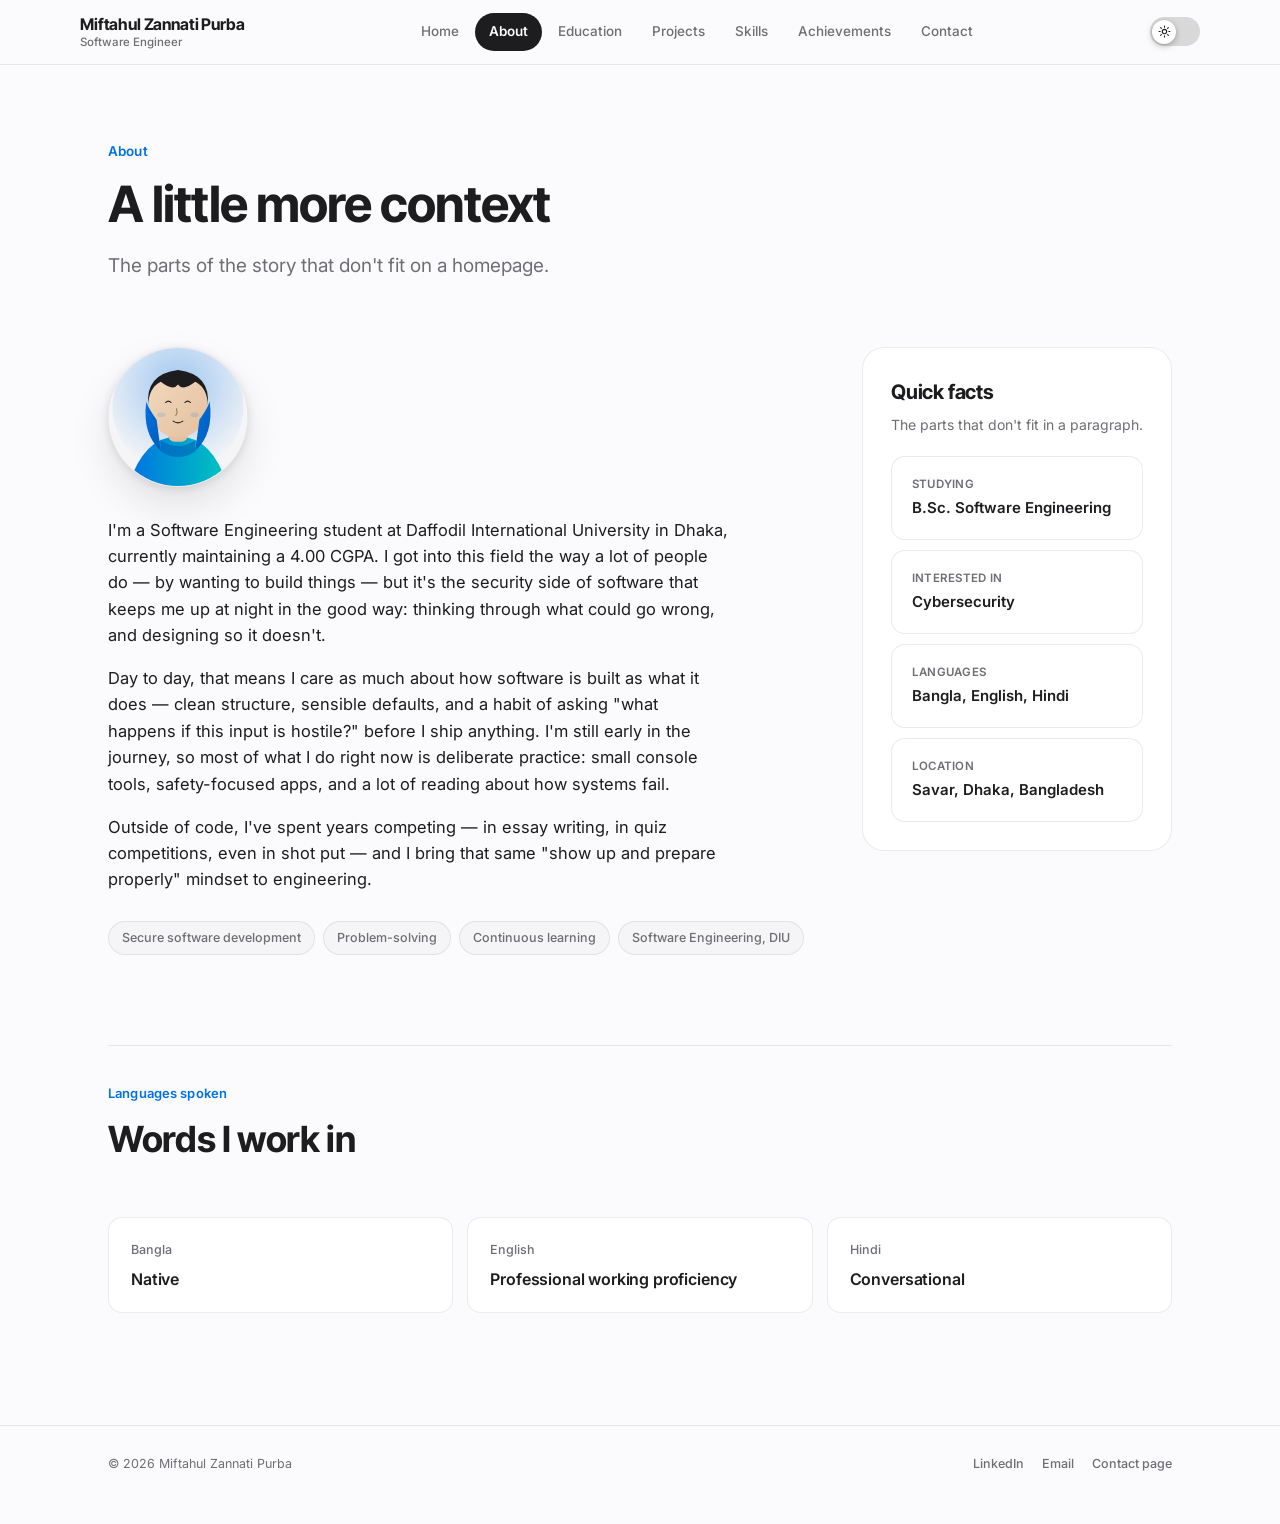
==== about.html @ 35445636 "Add files via upload" ====
<!doctype html>
<html lang="en">
<head>
<meta charset="UTF-8" />
<meta name="viewport" content="width=device-width, initial-scale=1.0" />
<title>About — Miftahul Zannati Purba</title>
<link rel="icon" href="assets/images/favicon.svg" type="image/svg+xml" />
<link rel="stylesheet" href="assets/css/style.css" />
</head>
<body>

<header class="topbar">
  <div class="wrap topbar-inner">
    <div class="brand">
      <strong>Miftahul Zannati Purba</strong>
      <span>Software Engineer</span>
    </div>
    <nav aria-label="Primary">
      <ul class="tabs">
        <li><a href="index.html">Home</a></li>
        <li><a href="about.html">About</a></li>
        <li><a href="education.html">Education</a></li>
        <li><a href="projects.html">Projects</a></li>
        <li><a href="skills.html">Skills</a></li>
        <li><a href="achievements.html">Achievements</a></li>
        <li><a href="contact.html">Contact</a></li>
      </ul>
    </nav>
    <button class="toggle" data-theme-toggle role="switch" aria-checked="false">
      <span class="knob">
        <svg viewBox="0 0 24 24" fill="none" stroke-width="2" stroke-linecap="round" stroke-linejoin="round">
          <circle cx="12" cy="12" r="4"></circle>
          <path d="M12 2v2M12 20v2M4.9 4.9l1.4 1.4M17.7 17.7l1.4 1.4M2 12h2M20 12h2M4.9 19.1l1.4-1.4M17.7 6.3l1.4-1.4"></path>
        </svg>
      </span>
    </button>
  </div>
</header>

<main class="wrap">

  <section class="hero" style="padding-bottom:10px;">
    <span class="eyebrow reveal">About</span>
    <h1 class="display reveal reveal-1" style="font-size:clamp(32px,5vw,50px);">A little more context</h1>
    <p class="tagline reveal reveal-2">The parts of the story that don't fit on a homepage.</p>
  </section>

  <section>
    <div class="hero-grid" style="align-items:flex-start;">
      <div class="reveal reveal-1">
        <div class="photo-frame" style="margin:0 0 30px; width:140px; height:140px;">
          <div class="ring"></div>
          <div class="inner">
            <img src="assets/images/profile.svg" alt="Illustrated portrait placeholder of Miftahul Zannati Purba" />
          </div>
        </div>
        <p style="font-size:16.5px; max-width:62ch;">I'm a Software Engineering student at Daffodil International University in Dhaka, currently maintaining a 4.00 CGPA. I got into this field the way a lot of people do — by wanting to build things — but it's the security side of software that keeps me up at night in the good way: thinking through what could go wrong, and designing so it doesn't.</p>
        <p style="font-size:16.5px; max-width:62ch;">Day to day, that means I care as much about how software is built as what it does — clean structure, sensible defaults, and a habit of asking "what happens if this input is hostile?" before I ship anything. I'm still early in the journey, so most of what I do right now is deliberate practice: small console tools, safety-focused apps, and a lot of reading about how systems fail.</p>
        <p style="font-size:16.5px; max-width:62ch;">Outside of code, I've spent years competing — in essay writing, in quiz competitions, even in shot put — and I bring that same "show up and prepare properly" mindset to engineering.</p>

        <div class="chips" style="margin-top:28px;">
          <span class="chip">Secure software development</span>
          <span class="chip">Problem-solving</span>
          <span class="chip">Continuous learning</span>
          <span class="chip">Software Engineering, DIU</span>
        </div>
      </div>

      <div class="envelope reveal reveal-2" style="min-width:270px;">
        <h3>Quick facts</h3>
        <p>The parts that don't fit in a paragraph.</p>
        <ul class="contact-list" style="gap:10px;">
          <li>
            <div>
              <span class="k">Studying</span>
              <span class="v">B.Sc. Software Engineering</span>
            </div>
          </li>
          <li>
            <div>
              <span class="k">Interested in</span>
              <span class="v">Cybersecurity</span>
            </div>
          </li>
          <li>
            <div>
              <span class="k">Languages</span>
              <span class="v">Bangla, English, Hindi</span>
            </div>
          </li>
          <li>
            <div>
              <span class="k">Location</span>
              <span class="v">Savar, Dhaka, Bangladesh</span>
            </div>
          </li>
        </ul>
      </div>
    </div>
  </section>

  <hr class="rule" />

  <section>
    <div class="section-head reveal">
      <span class="tab-label">Languages spoken</span>
      <h2>Words I work in</h2>
    </div>
    <div class="card-row">
      <div class="index-card reveal reveal-1">
        <span class="label">Bangla</span>
        <p class="value small">Native</p>
      </div>
      <div class="index-card reveal reveal-2">
        <span class="label">English</span>
        <p class="value small">Professional working proficiency</p>
      </div>
      <div class="index-card reveal reveal-3">
        <span class="label">Hindi</span>
        <p class="value small">Conversational</p>
      </div>
    </div>
  </section>

</main>

<footer>
  <div class="wrap" style="display:flex; justify-content:space-between; width:100%; flex-wrap:wrap; gap:12px;">
    <span>© 2026 Miftahul Zannati Purba</span>
    <span class="links">
      <a href="https://www.linkedin.com/in/miftahul-purba-482bb6333" target="_blank" rel="noopener">LinkedIn</a>
      <a href="mailto:zannatimiftahul@gmail.com">Email</a>
      <a href="contact.html">Contact page</a>
    </span>
  </div>
</footer>

<script src="assets/js/main.js"></script>
</body>
</html>
---- assets/css/style.css ----
/* =========================================================
   MIFTAHUL ZANNATI PURBA — PORTFOLIO
   Clean, precise, product-page inspired visual system.
   ========================================================= */

@import url('https://fonts.googleapis.com/css2?family=Inter:wght@400;500;600;700;800&family=Inter+Tight:wght@500;600;700;800&display=swap');

:root{
  /* ---- light ---- */
  --bg:            #FBFBFD;
  --bg-alt:        #F5F5F7;
  --surface:       #FFFFFF;
  --ink:           #1D1D1F;
  --ink-soft:      #6E6E73;
  --line:          rgba(0,0,0,.08);
  --line-strong:   rgba(0,0,0,.14);
  --accent:        #0071E3;
  --accent-2:      #00C7BE;
  --accent-soft:   #E8F1FD;
  --accent-ink:    #FFFFFF;
  --good:          #1FA35C;
  --good-soft:     #E3F6EA;
  --shadow:        rgba(0,0,0,.10);
  --shadow-strong: rgba(0,0,0,.16);

  --font-display: 'Inter Tight', -apple-system, BlinkMacSystemFont, 'SF Pro Display', 'Segoe UI', Helvetica, Arial, sans-serif;
  --font-body: 'Inter', -apple-system, BlinkMacSystemFont, 'SF Pro Text', 'Segoe UI', Helvetica, Arial, sans-serif;
  --font-mono: ui-monospace, 'SF Mono', 'Menlo', 'Consolas', monospace;

  --radius-lg: 22px;
  --radius-md: 14px;
  --radius-sm: 10px;

  color-scheme: light;
}

html.dark{
  /* ---- dark ---- */
  --bg:            #000000;
  --bg-alt:        #1D1D1F;
  --surface:       #1C1C1E;
  --ink:           #F5F5F7;
  --ink-soft:      #98989D;
  --line:          rgba(255,255,255,.11);
  --line-strong:   rgba(255,255,255,.18);
  --accent:        #2997FF;
  --accent-2:      #33E0D5;
  --accent-soft:   rgba(41,151,255,.14);
  --accent-ink:    #FFFFFF;
  --good:          #33D072;
  --good-soft:     rgba(51,208,114,.14);
  --shadow:        rgba(0,0,0,.35);
  --shadow-strong: rgba(0,0,0,.55);
  color-scheme: dark;
}

*,*::before,*::after{ box-sizing:border-box; }
html{ scroll-behavior:smooth; }

body{
  margin:0;
  background:var(--bg);
  color:var(--ink);
  font-family:var(--font-body);
  font-size:16px;
  line-height:1.6;
  transition:background-color .4s ease, color .4s ease;
  -webkit-font-smoothing:antialiased;
  -moz-osx-font-smoothing:grayscale;
  opacity:0;
}
body.ready{
  opacity:1;
  transition:opacity .5s ease, background-color .4s ease, color .4s ease;
}

a{ color:inherit; text-decoration:none; }
img{ max-width:100%; display:block; }
::selection{ background:var(--accent); color:#fff; }

.wrap{
  max-width:1120px;
  margin:0 auto;
  padding:0 28px;
}

/* ---------------------------------------------------------
   Reveal-on-scroll
   --------------------------------------------------------- */
.reveal{
  opacity:0;
  transform:translateY(16px);
  transition:opacity .7s cubic-bezier(.16,1,.3,1), transform .7s cubic-bezier(.16,1,.3,1);
}
.reveal.in{ opacity:1; transform:translateY(0); }
.reveal-1{ transition-delay:.05s; }
.reveal-2{ transition-delay:.13s; }
.reveal-3{ transition-delay:.21s; }
.reveal-4{ transition-delay:.29s; }

/* ---------------------------------------------------------
   Top bar — frosted glass nav
   --------------------------------------------------------- */
.topbar{
  position:sticky; top:0; z-index:50;
  background:color-mix(in srgb, var(--bg) 72%, transparent);
  border-bottom:1px solid var(--line);
  backdrop-filter:saturate(180%) blur(20px);
  -webkit-backdrop-filter:saturate(180%) blur(20px);
}
.topbar-inner{
  display:flex; align-items:center; justify-content:space-between;
  gap:20px; padding:13px 0;
}
.brand{
  display:flex; flex-direction:column; gap:1px;
  line-height:1.25;
}
.brand strong{
  font-family:var(--font-display);
  font-size:16px;
  font-weight:700;
  letter-spacing:-.01em;
  color:var(--ink);
}
.brand span{
  font-size:11.5px;
  color:var(--ink-soft);
  font-weight:500;
}

.tabs{
  display:flex; align-items:center; gap:2px;
  list-style:none; margin:0; padding:0;
  flex-wrap:wrap;
}
.tabs a{
  display:inline-block;
  font-size:13.5px;
  font-weight:500;
  padding:8px 14px;
  border-radius:999px;
  color:var(--ink-soft);
  transition:background .2s ease, color .2s ease;
}
.tabs a:hover{ color:var(--ink); background:var(--bg-alt); }
.tabs a.active{
  background:var(--ink);
  color:var(--bg);
  font-weight:600;
}
html.dark .tabs a.active{ background:var(--ink); color:#000; }

/* theme toggle — iOS-style switch */
.toggle{
  --w:50px; --h:29px;
  width:var(--w); height:var(--h);
  border-radius:999px;
  border:none;
  background:var(--line-strong);
  position:relative;
  cursor:pointer;
  flex:0 0 auto;
  transition:background .25s ease;
}
.toggle[aria-checked="true"]{ background:var(--good); }
.toggle .knob{
  position:absolute; top:2.5px; left:2.5px;
  width:24px; height:24px; border-radius:50%;
  background:#fff;
  display:flex; align-items:center; justify-content:center;
  transition:transform .32s cubic-bezier(.65,0,.35,1);
  font-size:12px;
  box-shadow:0 2px 6px rgba(0,0,0,.28), 0 0 0 .5px rgba(0,0,0,.06);
}
html.dark .toggle .knob{ transform:translateX(21px); }
.toggle .knob svg{ width:13px; height:13px; stroke:var(--ink); }

/* ---------------------------------------------------------
   Status pill (signature micro-element)
   --------------------------------------------------------- */
.status-pill{
  display:inline-flex; align-items:center; gap:8px;
  font-size:13px;
  font-weight:500;
  color:var(--ink-soft);
  background:var(--surface);
  border:1px solid var(--line);
  border-radius:999px;
  padding:7px 16px 7px 12px;
  box-shadow:0 1px 2px var(--shadow);
}
.status-pill .dot{
  width:8px; height:8px; border-radius:50%;
  background:var(--good);
  box-shadow:0 0 0 4px var(--good-soft);
  flex:0 0 auto;
}

/* ---------------------------------------------------------
   Profile photo
   --------------------------------------------------------- */
.photo-frame{
  position:relative;
  width:200px; height:200px;
  flex:0 0 auto;
  margin:0 auto;
}
.photo-frame .ring{
  position:absolute; inset:-14px;
  border-radius:50%;
  background:radial-gradient(closest-side, color-mix(in srgb, var(--accent) 22%, transparent), transparent 72%);
}
.photo-frame .inner{
  position:absolute; inset:0;
  border-radius:50%;
  overflow:hidden;
  background:var(--surface);
  border:1px solid var(--line);
  box-shadow:0 20px 40px var(--shadow), 0 2px 8px var(--shadow);
  transition:transform .4s cubic-bezier(.16,1,.3,1);
}
.photo-frame:hover .inner{ transform:translateY(-4px); }
.photo-frame img{ width:100%; height:100%; object-fit:cover; }
.photo-frame .tape{ display:none; }

/* ---------------------------------------------------------
   Hero
   --------------------------------------------------------- */
.hero{ padding:76px 0 44px; }
.eyebrow{
  font-size:13.5px;
  font-weight:600;
  letter-spacing:.01em;
  color:var(--accent);
  display:block;
  margin-bottom:16px;
}
.hero-grid{
  display:grid;
  grid-template-columns:1fr auto;
  gap:48px;
  align-items:center;
}
h1.display{
  font-family:var(--font-display);
  font-weight:700;
  font-size:clamp(38px, 5.6vw, 60px);
  line-height:1.06;
  margin:0 0 20px;
  letter-spacing:-.02em;
}
h1.display em{
  font-style:normal;
  font-weight:800;
  color:var(--accent);
  background:linear-gradient(100deg, var(--accent), var(--accent-2));
  -webkit-background-clip:text;
  background-clip:text;
  color:transparent;
}
.tagline{
  font-family:var(--font-body);
  font-weight:400;
  font-size:19px;
  line-height:1.55;
  color:var(--ink-soft);
  max-width:52ch;
  margin:0 0 30px;
}
.hero-actions{ display:flex; gap:12px; flex-wrap:wrap; margin-top:8px; align-items:center; }

.btn{
  font-family:var(--font-body);
  font-size:14.5px;
  font-weight:600;
  padding:13px 24px;
  border-radius:999px;
  border:1px solid var(--line-strong);
  display:inline-flex; align-items:center; gap:8px;
  transition:transform .18s cubic-bezier(.16,1,.3,1), background .2s ease, color .2s ease, box-shadow .2s ease, border-color .2s ease;
}
.btn-primary{
  background:var(--ink);
  color:var(--bg);
  border-color:var(--ink);
}
html.dark .btn-primary{ color:#000; }
.btn-primary:hover{ transform:translateY(-2px); box-shadow:0 12px 24px var(--shadow-strong); }
.btn-ghost{ background:var(--surface); color:var(--ink); }
.btn-ghost:hover{ transform:translateY(-2px); border-color:var(--accent); color:var(--accent); }
.btn-small{ padding:9px 16px; font-size:13px; }

/* ---------------------------------------------------------
   Stat strip
   --------------------------------------------------------- */
.card-row{
  display:grid;
  grid-template-columns:repeat(auto-fit,minmax(190px,1fr));
  gap:14px;
  margin:48px 0;
}
.index-card{
  background:var(--surface);
  border:1px solid var(--line);
  border-radius:var(--radius-md);
  padding:22px 22px;
  position:relative;
  transition:transform .25s cubic-bezier(.16,1,.3,1), box-shadow .25s ease, border-color .25s ease;
}
.index-card:hover{
  transform:translateY(-4px);
  box-shadow:0 16px 32px var(--shadow);
  border-color:var(--line-strong);
}
.index-card::before{ display:none; }
.index-card .label{
  font-size:12.5px;
  font-weight:500;
  color:var(--ink-soft);
  display:block;
  margin:0 0 8px;
}
.index-card .value{
  font-family:var(--font-display);
  font-size:26px;
  font-weight:700;
  letter-spacing:-.01em;
  margin:0;
}
.index-card .value.small{ font-size:16px; font-weight:600; font-family:var(--font-body); line-height:1.4; }

/* ---------------------------------------------------------
   Section scaffolding
   --------------------------------------------------------- */
section{ padding:26px 0 64px; }
.section-head{ margin-bottom:36px; max-width:640px; }
.section-head h2{
  font-family:var(--font-display);
  font-size:clamp(26px,3.2vw,36px);
  font-weight:700;
  letter-spacing:-.01em;
  margin:6px 0 10px;
}
.section-head p{ color:var(--ink-soft); max-width:60ch; margin:0; font-size:16px; }
.tab-label{
  font-size:13px;
  font-weight:600;
  letter-spacing:.01em;
  color:var(--accent);
}

hr.rule{
  border:none; border-top:1px solid var(--line);
  margin:8px 0 8px;
}

/* ---------------------------------------------------------
   Project / file cards
   --------------------------------------------------------- */
.file-grid{
  display:grid;
  grid-template-columns:repeat(auto-fit,minmax(300px,1fr));
  gap:20px;
}
.file-card{
  background:var(--surface);
  border:1px solid var(--line);
  border-radius:var(--radius-lg);
  padding:30px 28px 26px;
  position:relative;
  overflow:hidden;
  display:flex;
  flex-direction:column;
  transition:transform .3s cubic-bezier(.16,1,.3,1), box-shadow .3s ease, border-color .3s ease;
}
.file-card:hover{
  transform:translateY(-6px);
  box-shadow:0 24px 48px var(--shadow);
  border-color:var(--line-strong);
}
.file-card::before{ display:none; }
.file-card .tag{
  font-size:12px;
  font-weight:600;
  color:var(--accent);
  background:var(--accent-soft);
  border-radius:999px;
  padding:5px 12px;
  display:inline-block;
  margin-bottom:16px;
  align-self:flex-start;
}
.file-card h3{
  font-family:var(--font-display);
  font-size:22px;
  font-weight:700;
  letter-spacing:-.01em;
  margin:0 0 10px;
}
.file-card p{ color:var(--ink-soft); margin:0 0 18px; font-size:14.5px; line-height:1.6; }
.file-card .card-footer{
  margin-top:auto;
  display:flex; align-items:center; justify-content:space-between; gap:12px;
  flex-wrap:wrap;
  padding-top:6px;
}
.file-card .status{
  font-size:12px;
  font-weight:600;
  color:var(--good);
  background:var(--good-soft);
  border-radius:999px;
  padding:5px 12px;
  display:inline-flex;
}
.repo-link{
  display:inline-flex; align-items:center; gap:6px;
  font-size:13.5px; font-weight:600;
  color:var(--ink);
  padding:9px 16px;
  border-radius:999px;
  border:1px solid var(--line-strong);
  background:var(--surface);
  transition:transform .18s ease, background .2s ease, border-color .2s ease, color .2s ease;
}
.repo-link:hover{ transform:translateY(-2px); background:var(--ink); color:var(--bg); border-color:var(--ink); }
html.dark .repo-link:hover{ color:#000; }
.repo-link svg{ width:14px; height:14px; }

.chips{ display:flex; flex-wrap:wrap; gap:8px; margin:0 0 18px; }
.chip{
  font-size:12.5px;
  font-weight:500;
  padding:6px 13px;
  border:1px solid var(--line);
  background:var(--bg-alt);
  border-radius:999px;
  color:var(--ink-soft);
  transition:background .2s ease, color .2s ease, border-color .2s ease;
}
.chip:hover{ background:var(--accent-soft); color:var(--accent); border-color:transparent; }

/* ---------------------------------------------------------
   Timeline (education)
   --------------------------------------------------------- */
.timeline{ position:relative; padding-left:30px; }
.timeline::before{
  content:'';
  position:absolute; left:5px; top:6px; bottom:6px;
  width:2px; background:var(--line);
}
.tl-item{ position:relative; padding-bottom:44px; }
.tl-item:last-child{ padding-bottom:0; }
.tl-item::before{
  content:'';
  position:absolute; left:-30px; top:4px;
  width:12px; height:12px; border-radius:50%;
  background:var(--accent);
  border:3px solid var(--bg);
  box-shadow:0 0 0 1px var(--line-strong);
  transition:transform .2s ease;
}
.tl-item:hover::before{ transform:scale(1.3); }
.tl-year{
  font-size:12.5px;
  font-weight:600;
  color:var(--accent);
  display:block;
  margin-bottom:6px;
}
.tl-item h3{ font-family:var(--font-display); font-size:21px; font-weight:700; letter-spacing:-.01em; margin:0 0 4px; }
.tl-item .place{ color:var(--ink-soft); font-size:14.5px; margin:0 0 12px; }
.tl-item .meta{ display:flex; gap:10px; flex-wrap:wrap; }

/* ---------------------------------------------------------
   Skills
   --------------------------------------------------------- */
.skill-group{ margin-bottom:8px; }
.skill-group h3{
  font-size:12.5px; font-weight:600; letter-spacing:.02em; text-transform:uppercase;
  color:var(--ink-soft); margin:0 0 18px;
}
.skill-list{ display:flex; flex-direction:column; gap:16px; }
.skill-item .top{ display:flex; justify-content:space-between; font-size:14.5px; font-weight:500; margin-bottom:8px; }
.skill-item .top span:last-child{ font-size:12.5px; color:var(--ink-soft); font-weight:500; }
.meter{ height:6px; border-radius:999px; background:var(--bg-alt); overflow:hidden; }
.meter i{
  display:block; height:100%;
  background:linear-gradient(90deg, var(--accent), var(--accent-2));
  border-radius:999px; transform-origin:left;
  transition:width 1.1s cubic-bezier(.16,1,.3,1);
}

.soft-grid{
  display:grid; grid-template-columns:repeat(auto-fit,minmax(150px,1fr)); gap:12px;
}
.soft-card{
  border:1px solid var(--line); border-radius:var(--radius-sm); padding:18px;
  background:var(--surface); text-align:center; font-size:14px; font-weight:500;
  transition:transform .2s cubic-bezier(.16,1,.3,1), border-color .2s ease, color .2s ease, box-shadow .2s ease;
}
.soft-card:hover{ transform:translateY(-3px); border-color:var(--line-strong); box-shadow:0 12px 24px var(--shadow); color:var(--accent); }

/* ---------------------------------------------------------
   Achievements
   --------------------------------------------------------- */
.medal{
  width:42px; height:42px; border-radius:50%;
  background:var(--accent-soft); color:var(--accent);
  display:flex; align-items:center; justify-content:center;
  font-size:13px; font-weight:700;
  flex:0 0 auto;
  transition:transform .2s ease;
}
.ach-item{ display:flex; gap:18px; align-items:flex-start; padding:20px 4px; border-bottom:1px solid var(--line); transition:padding-left .2s ease, background .2s ease; border-radius:var(--radius-sm); }
.ach-item:hover{ padding-left:10px; background:var(--bg-alt); }
.ach-item:hover .medal{ transform:scale(1.08); }
.ach-item:last-child{ border-bottom:none; }
.ach-item h3{ font-family:var(--font-display); font-size:17px; font-weight:700; letter-spacing:-.01em; margin:0 0 4px; }
.ach-item p{ margin:0; color:var(--ink-soft); font-size:14px; }

/* ---------------------------------------------------------
   Contact
   --------------------------------------------------------- */
.contact-grid{
  display:grid; grid-template-columns:1fr 1fr; gap:20px;
}
.contact-list{ list-style:none; padding:0; margin:0; display:flex; flex-direction:column; gap:12px; }
.contact-list li{
  display:flex; align-items:center; gap:14px;
  padding:18px 20px;
  background:var(--surface); border:1px solid var(--line); border-radius:var(--radius-md);
  transition:transform .2s cubic-bezier(.16,1,.3,1), border-color .2s ease, box-shadow .2s ease;
}
.contact-list li:hover{ transform:translateX(4px); border-color:var(--line-strong); box-shadow:0 10px 24px var(--shadow); }
.contact-list .k{
  font-size:11.5px; font-weight:600; letter-spacing:.02em;
  text-transform:uppercase; color:var(--ink-soft); display:block; margin-bottom:2px;
}
.contact-list .v{ font-size:15px; font-weight:600; }
.contact-list a.v:hover{ color:var(--accent); }

.envelope{
  border:1px solid var(--line);
  border-radius:var(--radius-lg);
  background:var(--surface);
  padding:28px;
}
.envelope h3{ font-family:var(--font-display); font-size:20px; font-weight:700; letter-spacing:-.01em; margin:0 0 6px; }
.envelope p{ color:var(--ink-soft); font-size:14px; margin:0 0 20px; }
.form-row{ margin-bottom:14px; display:flex; flex-direction:column; gap:7px; }
.form-row label{ font-size:12.5px; font-weight:600; color:var(--ink-soft); }
.form-row input, .form-row textarea{
  font-family:var(--font-body); font-size:14.5px;
  background:var(--bg-alt); color:var(--ink);
  border:1px solid transparent; border-radius:var(--radius-sm); padding:12px 14px;
  resize:vertical;
  transition:border-color .2s ease, background .2s ease;
}
.form-row input::placeholder, .form-row textarea::placeholder{ color:var(--ink-soft); opacity:.7; }
.form-row input:focus, .form-row textarea:focus{ outline:none; border-color:var(--accent); background:var(--surface); box-shadow:0 0 0 4px var(--accent-soft); }

/* ---------------------------------------------------------
   Footer
   --------------------------------------------------------- */
footer{
  border-top:1px solid var(--line);
  padding:28px 0 50px;
  font-size:12.5px;
  color:var(--ink-soft);
  display:flex; justify-content:space-between; align-items:center; gap:12px; flex-wrap:wrap;
}
footer .links{ display:flex; gap:18px; }
footer a{ font-weight:500; }
footer a:hover{ color:var(--accent); }

/* ---------------------------------------------------------
   Responsive
   --------------------------------------------------------- */
@media (max-width:760px){
  .hero-grid{ grid-template-columns:1fr; text-align:center; }
  .hero-actions{ justify-content:center; }
  .photo-frame{ margin:0 auto 8px; width:168px; height:168px; }
  .tagline{ margin-left:auto; margin-right:auto; }
  .contact-grid{ grid-template-columns:1fr; }
  .topbar-inner{ flex-wrap:wrap; }
  .tabs{ order:3; width:100%; justify-content:center; padding-top:6px; }
  section{ padding:20px 0 48px; }
  .file-card{ padding:24px 22px 22px; }
}

/* Respect reduced motion */
@media (prefers-reduced-motion: reduce){
  *{ animation-duration:0.001ms !important; transition-duration:0.001ms !important; }
}

/* Focus visibility */
a:focus-visible, button:focus-visible, .toggle:focus-visible{
  outline:2px solid var(--accent);
  outline-offset:2px;
  border-radius:6px;
}
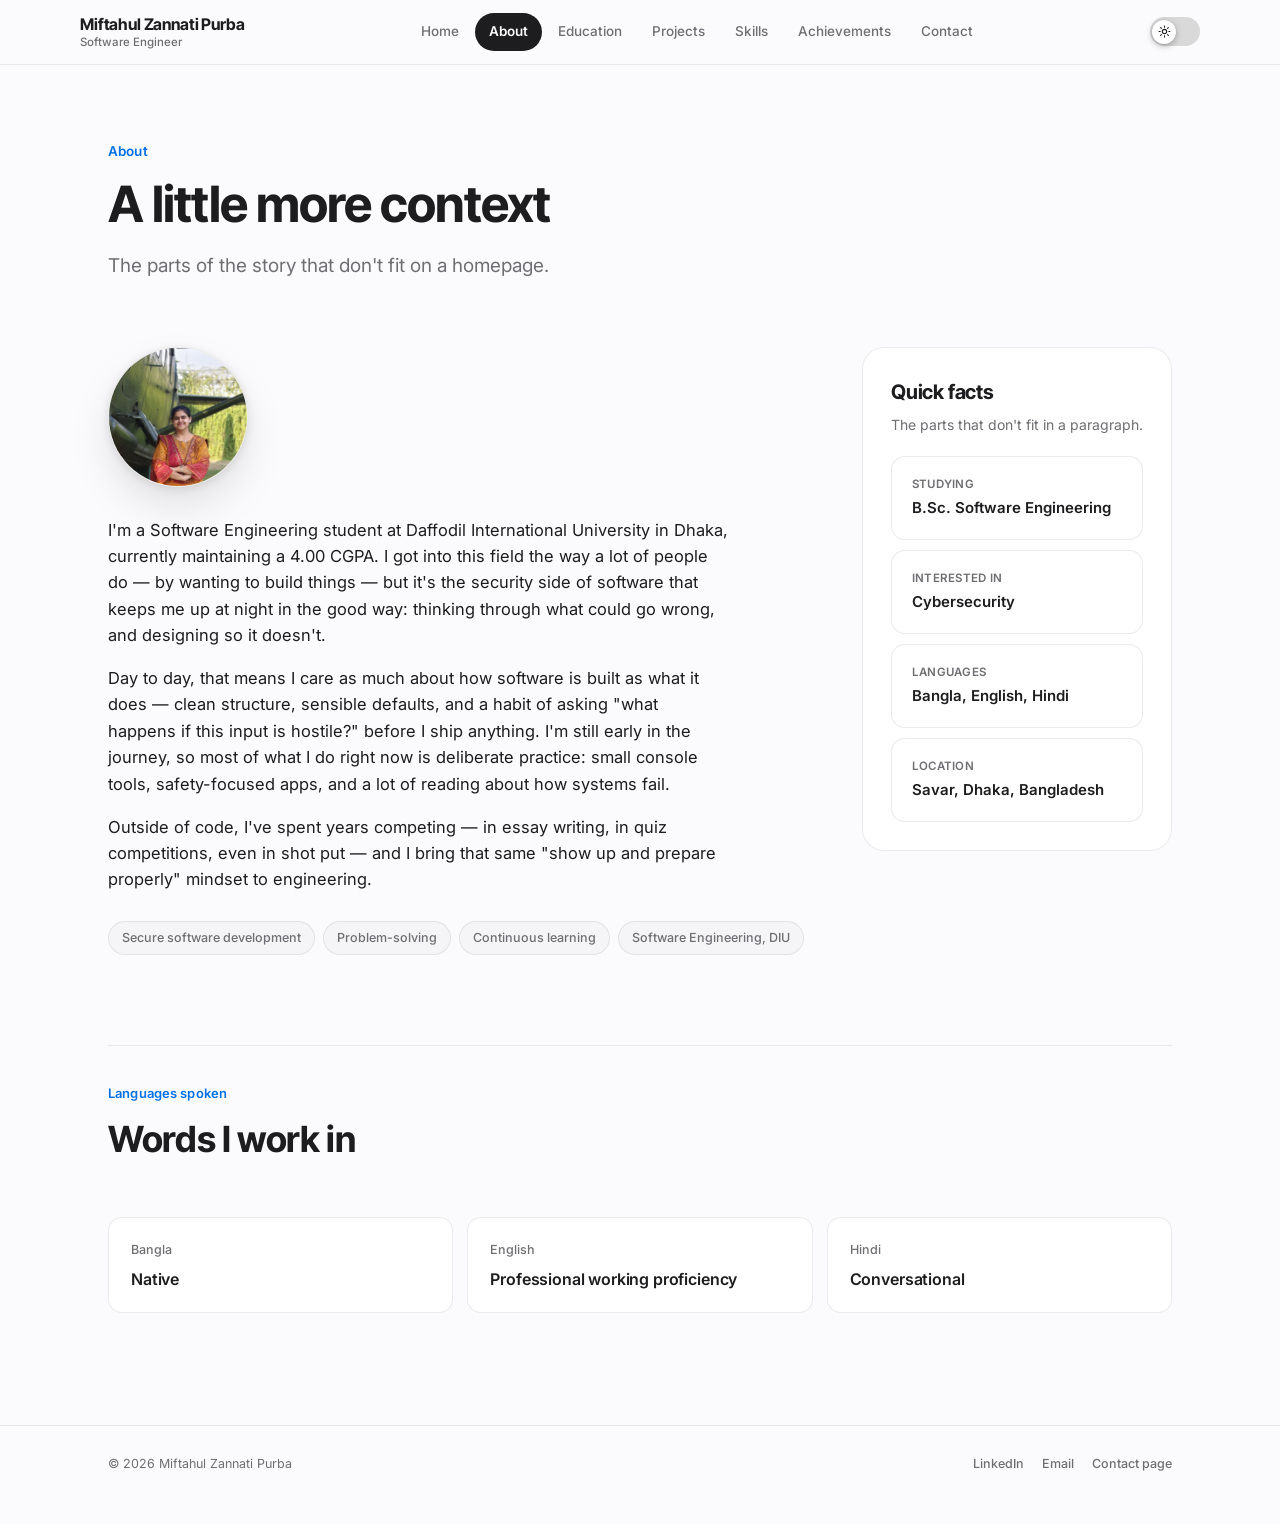
==== commit 78bceb06: "Update about.html" ====
--- a/about.html
+++ b/about.html
@@ -51,7 +51,7 @@
         <div class="photo-frame" style="margin:0 0 30px; width:140px; height:140px;">
           <div class="ring"></div>
           <div class="inner">
-            <img src="assets/images/profile.svg" alt="Illustrated portrait placeholder of Miftahul Zannati Purba" />
+            <img src="assets/images/profile.jpeg" alt="Illustrated portrait placeholder of Miftahul Zannati Purba" />
           </div>
         </div>
         <p style="font-size:16.5px; max-width:62ch;">I'm a Software Engineering student at Daffodil International University in Dhaka, currently maintaining a 4.00 CGPA. I got into this field the way a lot of people do — by wanting to build things — but it's the security side of software that keeps me up at night in the good way: thinking through what could go wrong, and designing so it doesn't.</p>
